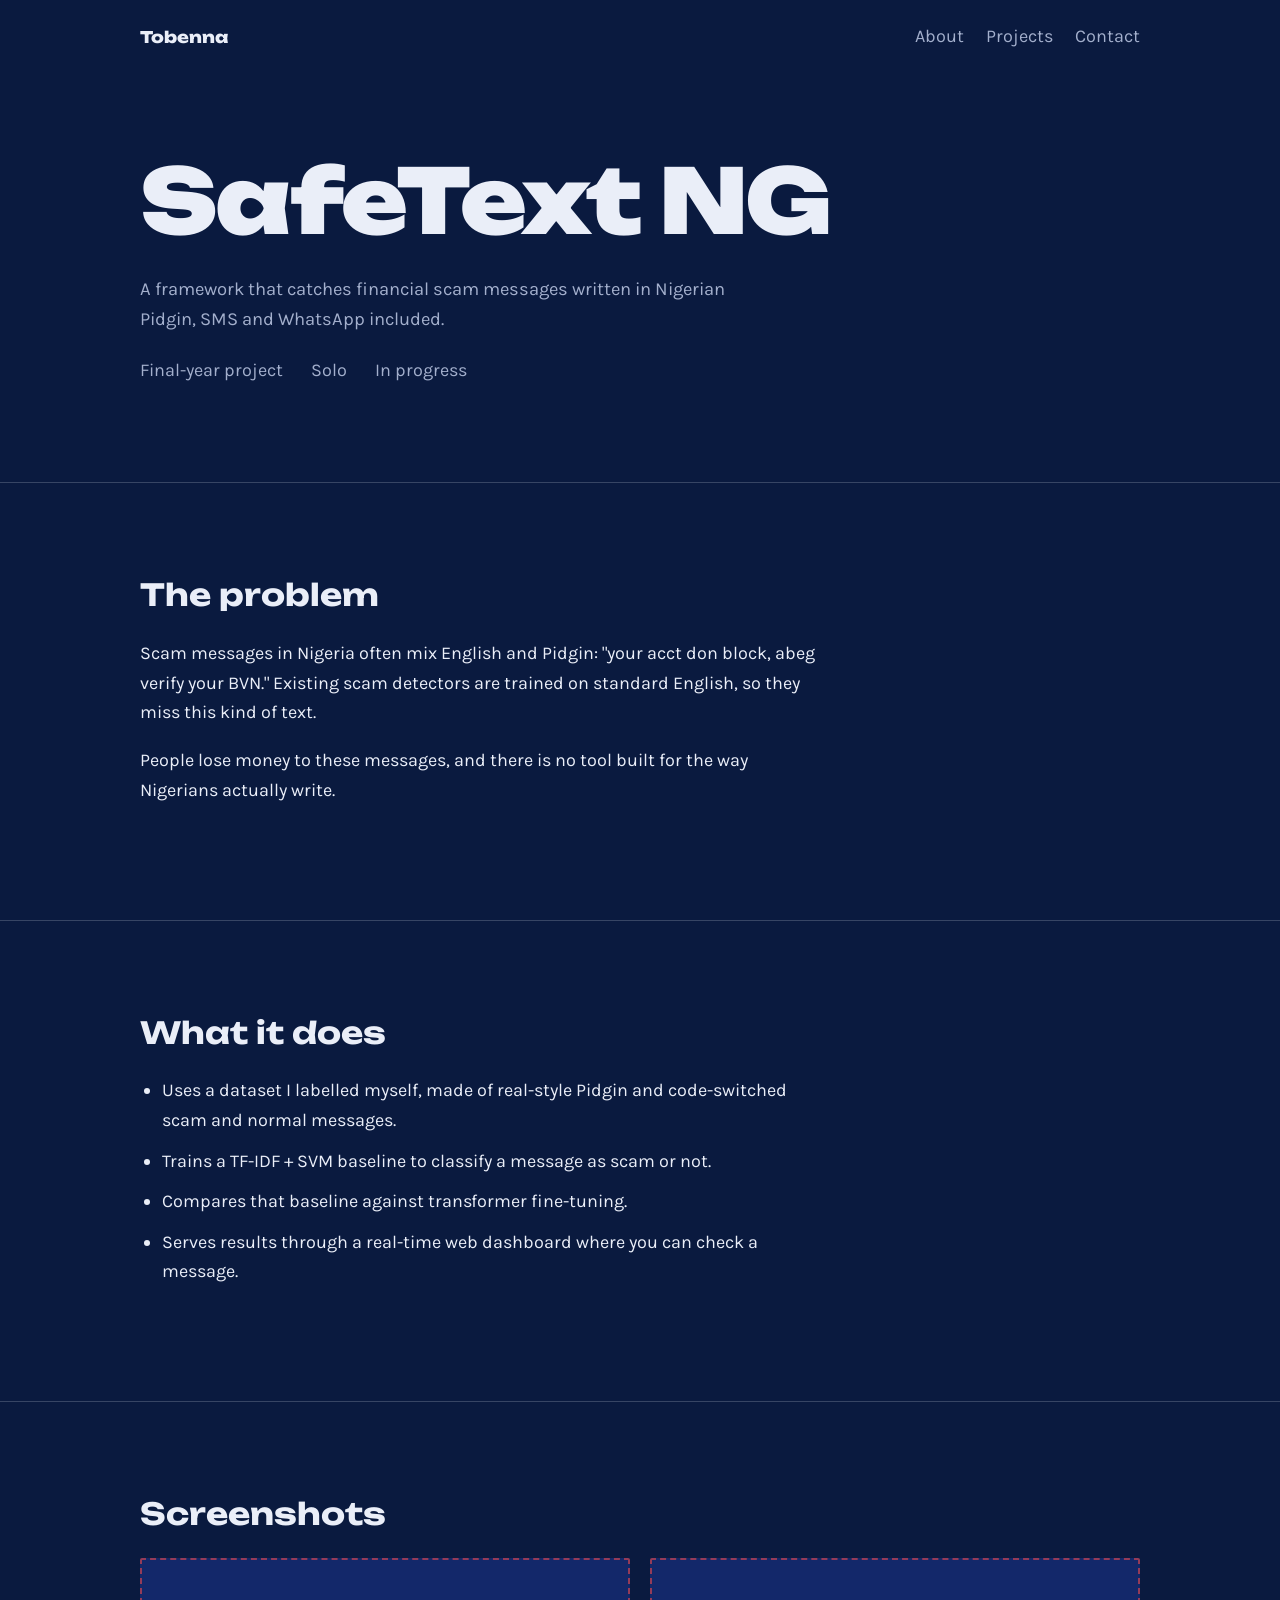
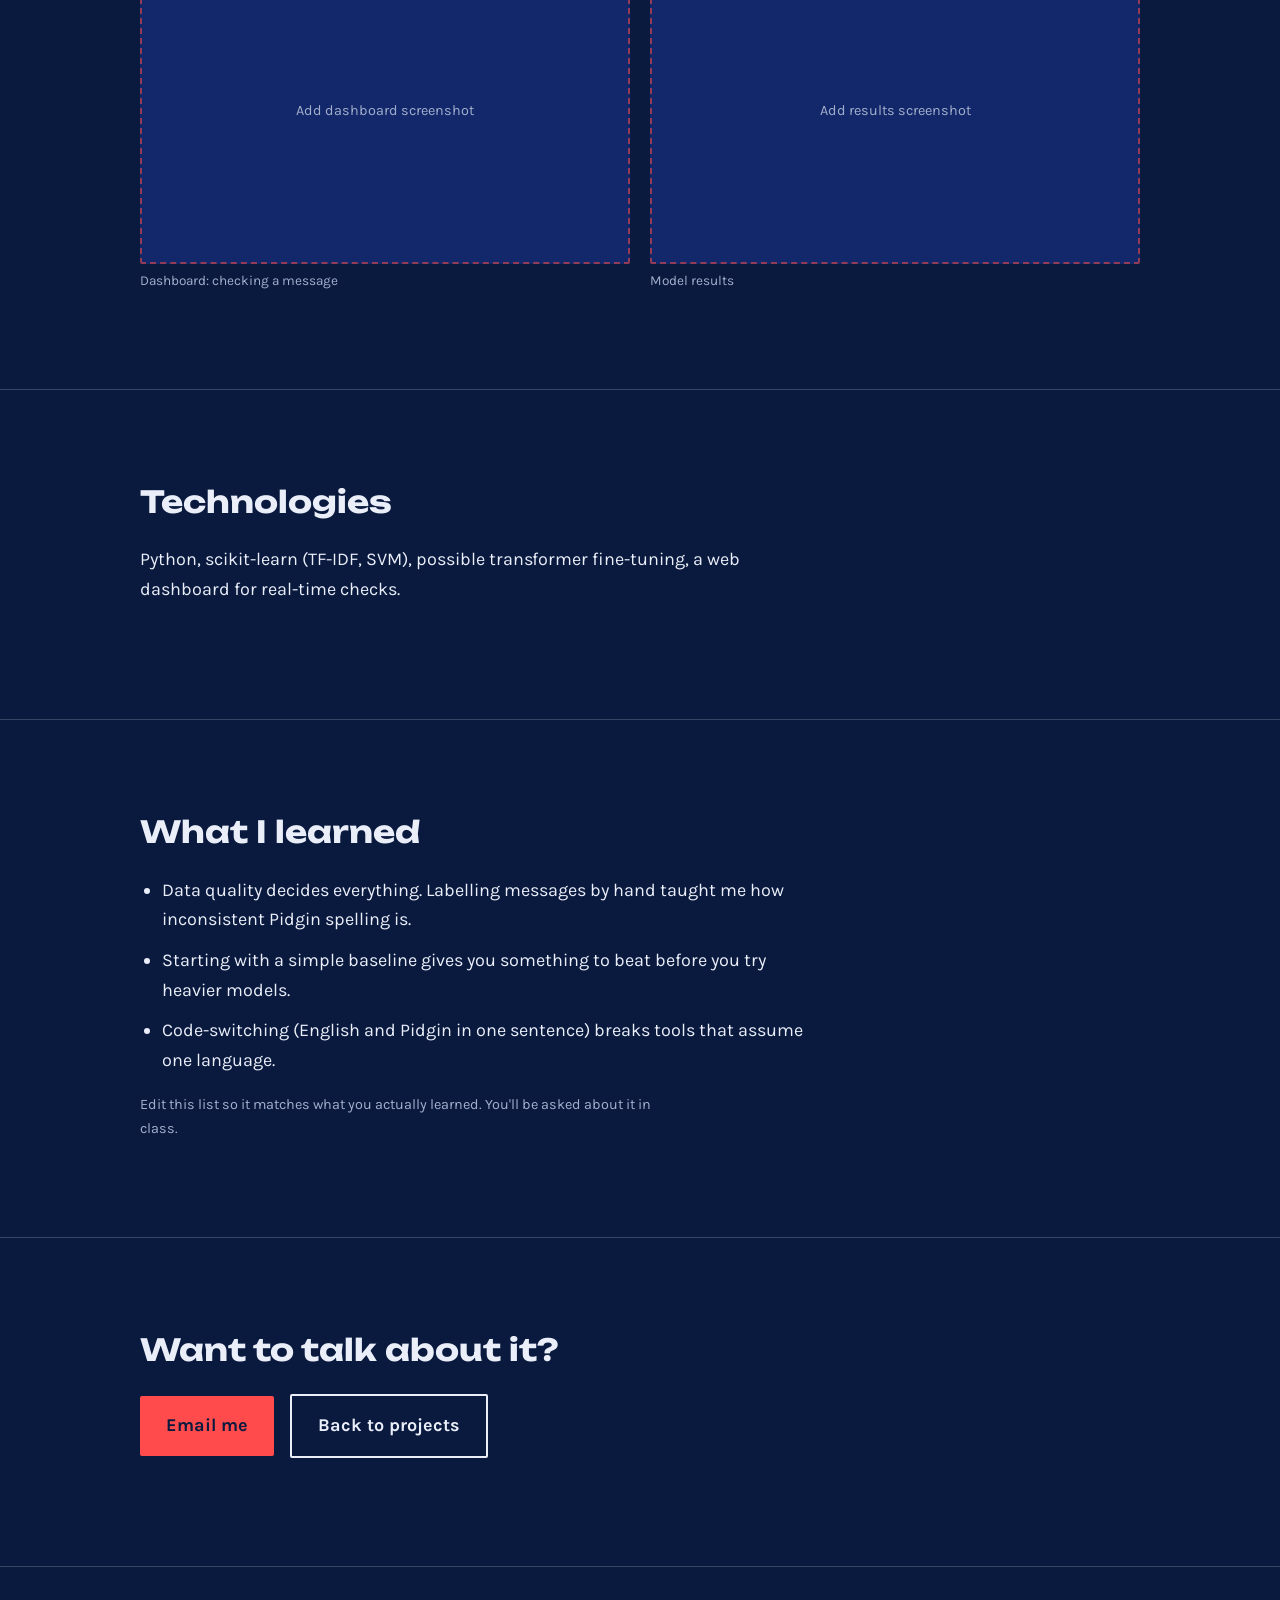
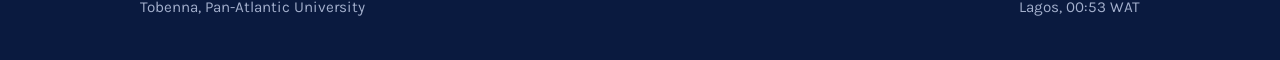
==== project.html @ 66973ca0 "Add SafeText NG project details page" ====
<!DOCTYPE html>
<html lang="en">
<head>
<meta charset="UTF-8">
<meta name="viewport" content="width=device-width, initial-scale=1">
<title>SafeText NG | Tobenna</title>
<meta name="description" content="Case study: detecting financial scam messages in Nigerian Pidgin.">
<link rel="preconnect" href="https://fonts.googleapis.com">
<link rel="preconnect" href="https://fonts.gstatic.com" crossorigin>
<link href="https://fonts.googleapis.com/css2?family=Karla:wght@400;700&family=Unbounded:wght@300;700;900&display=swap" rel="stylesheet">
<link rel="stylesheet" href="style.css">
</head>
<body>
<header>
  <div class="wrap">
    <a class="logo" href="index.html">Tobenna</a>
    <nav aria-label="Main">
      <a href="index.html#about">About</a>
      <a href="index.html#projects">Projects</a>
      <a href="index.html#contact">Contact</a>
    </nav>
  </div>
</header>

<main>
  <section class="hero">
    <div class="wrap">
      <h1>SafeText NG</h1>
      <p class="lede">A framework that catches financial scam messages written in Nigerian Pidgin, SMS and WhatsApp included.</p>
      <div class="facts">
        <span>Final-year project</span>
        <span>Solo</span>
        <span>In progress</span>
      </div>
    </div>
  </section>

  <section>
    <div class="wrap">
      <h2>The problem</h2>
      <p>Scam messages in Nigeria often mix English and Pidgin: "your acct don block, abeg verify your BVN." Existing scam detectors are trained on standard English, so they miss this kind of text.</p>
      <p>People lose money to these messages, and there is no tool built for the way Nigerians actually write.</p>
    </div>
  </section>

  <section>
    <div class="wrap">
      <h2>What it does</h2>
      <ul class="plain">
        <li>Uses a dataset I labelled myself, made of real-style Pidgin and code-switched scam and normal messages.</li>
        <li>Trains a TF-IDF + SVM baseline to classify a message as scam or not.</li>
        <li>Compares that baseline against transformer fine-tuning.</li>
        <li>Serves results through a real-time web dashboard where you can check a message.</li>
      </ul>
    </div>
  </section>

  <section>
    <div class="wrap">
      <h2>Screenshots</h2>
      <div class="shots">
        <figure>
          <div class="shot">Add dashboard screenshot<img src="assets/safetext-1.png" alt="SafeText NG dashboard checking a message" onerror="this.remove()"></div>
          <figcaption>Dashboard: checking a message</figcaption>
        </figure>
        <figure>
          <div class="shot">Add results screenshot<img src="assets/safetext-2.png" alt="SafeText NG model results" onerror="this.remove()"></div>
          <figcaption>Model results</figcaption>
        </figure>
      </div>
    </div>
  </section>

  <section>
    <div class="wrap">
      <h2>Technologies</h2>
      <p>Python, scikit-learn (TF-IDF, SVM), possible transformer fine-tuning, a web dashboard for real-time checks.</p>
    </div>
  </section>

  <section>
    <div class="wrap">
      <h2>What I learned</h2>
      <ul class="plain">
        <li>Data quality decides everything. Labelling messages by hand taught me how inconsistent Pidgin spelling is.</li>
        <li>Starting with a simple baseline gives you something to beat before you try heavier models.</li>
        <li>Code-switching (English and Pidgin in one sentence) breaks tools that assume one language.</li>
      </ul>
      <p class="note">Edit this list so it matches what you actually learned. You'll be asked about it in class.</p>
    </div>
  </section>

  <section id="contact">
    <div class="wrap">
      <h2>Want to talk about it?</h2>
      <a class="btn" href="mailto:YOUR_EMAIL@example.com">Email me</a>
      <a class="btn alt" href="index.html#projects">Back to projects</a>
    </div>
  </section>
</main>

<footer>
  <div class="wrap">
    <span>Tobenna, Pan-Atlantic University</span>
    <span>Lagos, <span id="clock"></span> WAT</span>
  </div>
</footer>
<script src="script.js"></script>
</body>
</html>
---- style.css ----
:root{--navy:#0A1A3F;--navy2:#13286A;--ink:#EAEEF8;--mute:#A3AFCC;--red:#FF4B4B;--line:rgba(234,238,248,.2)}
*{box-sizing:border-box}
html{scroll-behavior:smooth}
body{margin:0;background:var(--navy);color:var(--ink);font:18px/1.65 Karla,system-ui,sans-serif}
a{color:inherit}
:focus-visible{outline:3px solid var(--red);outline-offset:3px}
.wrap{max-width:1080px;margin:0 auto;padding:0 clamp(18px,5vw,40px)}
header .wrap{display:flex;justify-content:space-between;align-items:center;gap:16px;padding-top:22px;padding-bottom:22px}
.logo{font:800 1rem Unbounded,sans-serif;text-decoration:none}
nav{display:flex;gap:22px;flex-wrap:wrap}
nav a{text-decoration:none;color:var(--mute)}
nav a:hover{color:var(--ink);text-decoration:underline;text-decoration-color:var(--red);text-underline-offset:6px}
h1,h2,h3{font-family:Unbounded,system-ui,sans-serif;margin:0;line-height:1.05}
h1{font-weight:900;font-size:clamp(2.2rem,8.5vw,5.6rem);letter-spacing:-.03em;padding-top:clamp(28px,7vw,80px);max-width:14em}
h2{font-weight:700;font-size:clamp(1.3rem,3.4vw,1.9rem);margin-bottom:28px}
h3{font-weight:700;font-size:clamp(1.25rem,3vw,1.7rem);margin-bottom:12px}
.lede{max-width:34em;color:var(--mute);font-size:1.15rem;margin:26px 0 0}
section{border-top:1px solid var(--line);padding:clamp(44px,8vw,96px) 0}
section.hero{border:0;padding-top:0}
p{max-width:38em;margin:0 0 1em}
/* scam flagger */
.flag{margin-top:48px;border-left:4px solid var(--red);padding-left:clamp(14px,3vw,24px);max-width:46em}
.flag label{font-weight:700;display:block;margin-bottom:8px}
textarea{width:100%;background:var(--navy2);color:var(--ink);border:1px solid var(--line);border-radius:2px;padding:12px;font:inherit;resize:vertical}
.out{margin:14px 0 6px;min-height:3.4em;font-size:1.05rem}
mark{background:var(--red);color:var(--navy);padding:0 .25em;border-radius:2px;font-weight:700;transition:background .4s,color .4s}
mark.pre{background:transparent;color:inherit}
.note{font-size:.9rem;color:var(--mute);margin:8px 0 0}
/* about */
.two{display:grid;grid-template-columns:1.3fr 1fr;gap:clamp(24px,5vw,64px)}
dl{margin:0}
dt{font-weight:700;color:var(--red)}
dd{margin:0 0 16px}
/* projects */
.proj{display:grid;grid-template-columns:1fr 1fr;gap:clamp(20px,4vw,48px);padding:36px 0;border-top:1px solid var(--line);align-items:start}
.proj:first-of-type{border-top:0;padding-top:0}
.stack{color:var(--mute);font-size:.95rem}
.links a{margin-right:18px;font-weight:700;text-decoration-color:var(--red);text-underline-offset:5px}
figure{margin:0}
.shot{position:relative;aspect-ratio:16/10;background:var(--navy2);border:2px dashed rgba(255,75,75,.55);border-radius:2px;display:grid;place-items:center;text-align:center;color:var(--mute);font-size:.9rem;padding:12px;overflow:hidden}
.shot img{position:absolute;inset:0;width:100%;height:100%;object-fit:cover}
.shot+figcaption{font-size:.85rem;color:var(--mute);margin-top:6px}
/* detail page */
.facts{display:flex;flex-wrap:wrap;gap:10px 28px;color:var(--mute);margin-top:22px}
ul.plain{padding-left:1.2em;max-width:38em}
ul.plain li{margin-bottom:.6em}
.shots{display:grid;grid-template-columns:1fr 1fr;gap:20px}
/* cta */
.btn{display:inline-block;background:var(--red);color:var(--navy);padding:15px 26px;font-weight:700;text-decoration:none;border-radius:2px;margin:0 12px 12px 0}
.btn:hover{background:var(--ink)}
.btn.alt{background:transparent;color:var(--ink);border:2px solid var(--ink)}
.btn.alt:hover{border-color:var(--red);color:var(--red)}
footer{border-top:1px solid var(--line);padding:28px 0 40px;color:var(--mute);font-size:.95rem}
footer .wrap{display:flex;justify-content:space-between;flex-wrap:wrap;gap:8px}
@media(max-width:760px){.two,.proj,.shots{grid-template-columns:1fr}nav{gap:14px}}
@media(prefers-reduced-motion:reduce){*{transition:none!important;scroll-behavior:auto!important}}
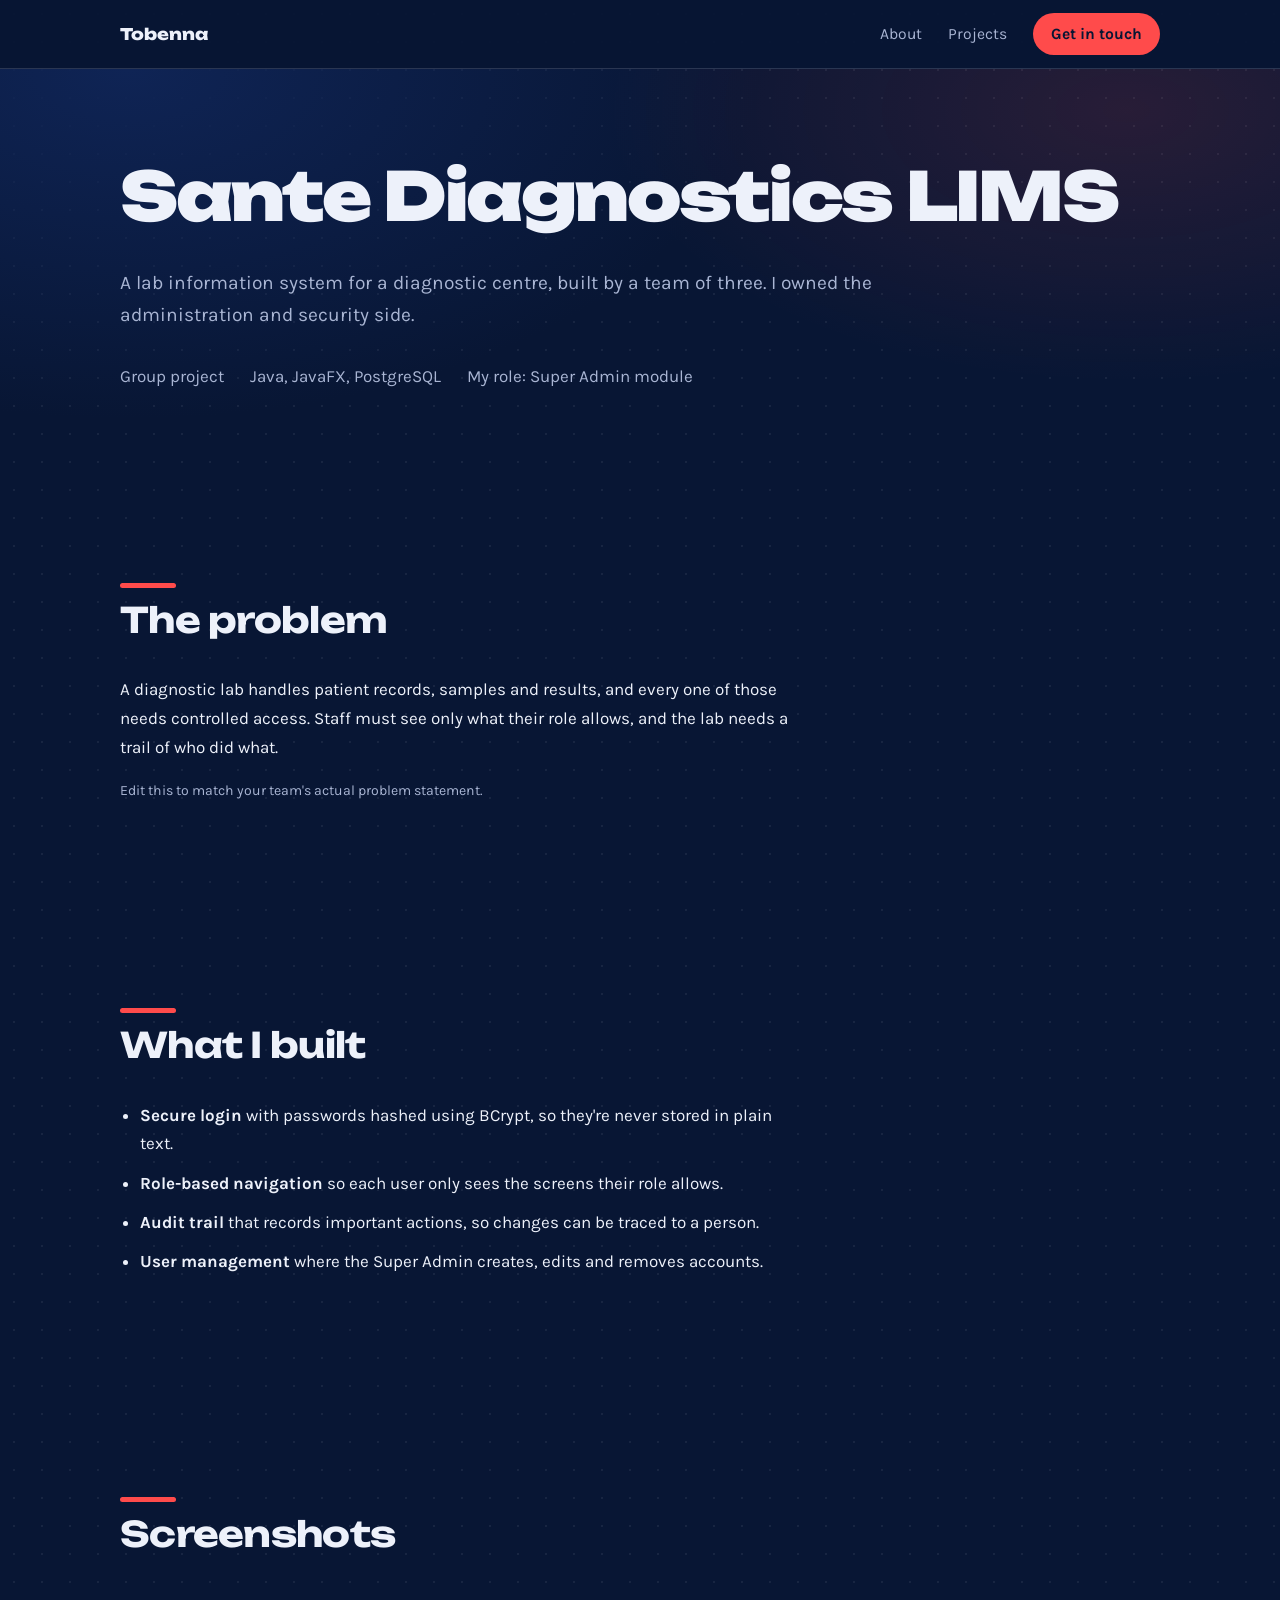
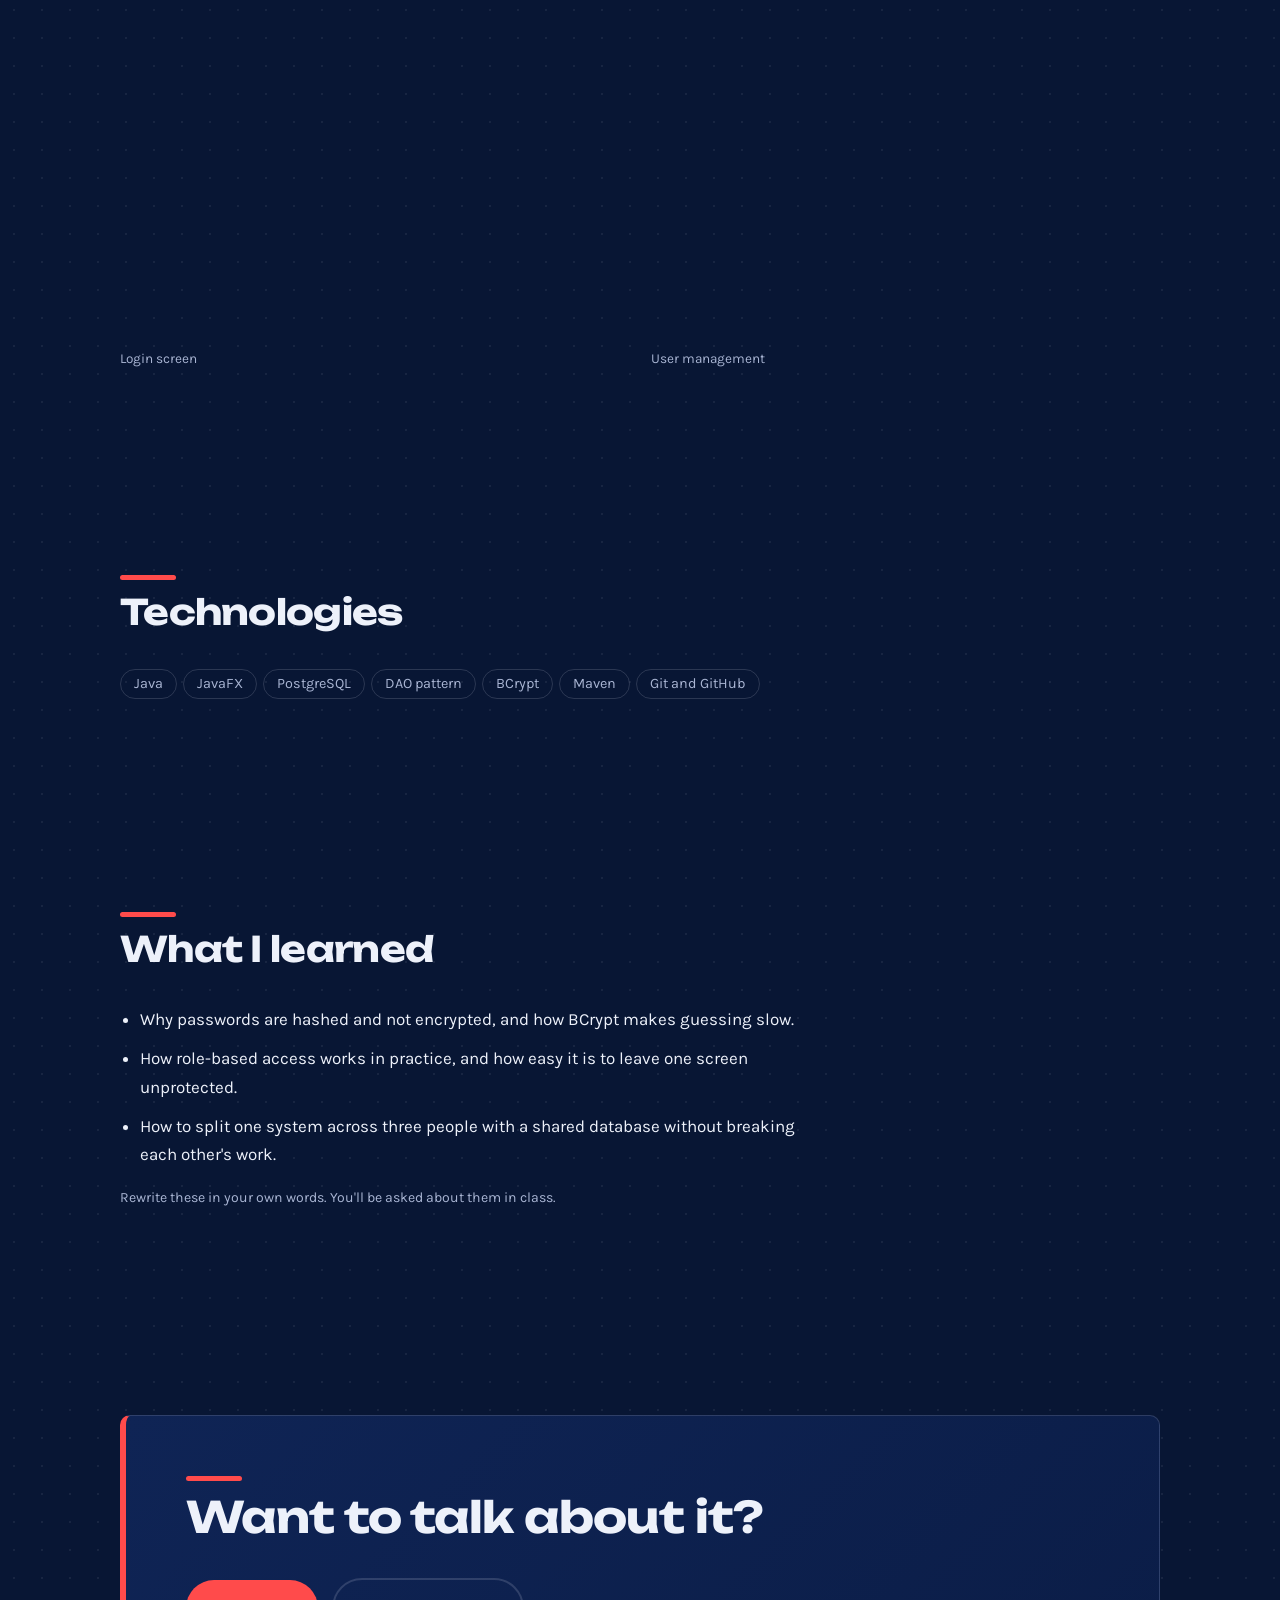
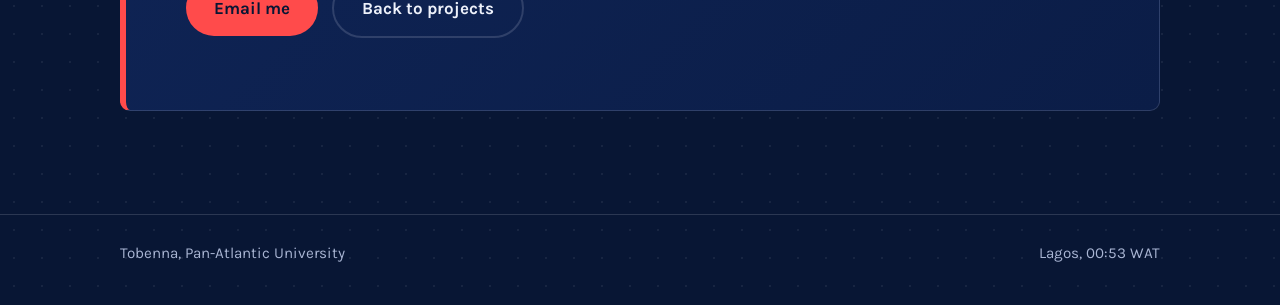
==== commit 8f790b12: "Switch case study to Sante LIMS" ====
--- a/project.html
+++ b/project.html
@@ -3,8 +3,9 @@
 <head>
 <meta charset="UTF-8">
 <meta name="viewport" content="width=device-width, initial-scale=1">
-<title>SafeText NG | Tobenna</title>
-<meta name="description" content="Case study: detecting financial scam messages in Nigerian Pidgin.">
+<title>Sante Diagnostics LIMS | Tobenna</title>
+<meta name="description" content="Case study: the Super Admin module of a lab information system.">
+<script>document.documentElement.className='js'</script>
 <link rel="preconnect" href="https://fonts.googleapis.com">
 <link rel="preconnect" href="https://fonts.gstatic.com" crossorigin>
 <link href="https://fonts.googleapis.com/css2?family=Karla:wght@400;700&family=Unbounded:wght@300;700;900&display=swap" rel="stylesheet">
@@ -17,7 +18,7 @@
     <nav aria-label="Main">
       <a href="index.html#about">About</a>
       <a href="index.html#projects">Projects</a>
-      <a href="index.html#contact">Contact</a>
+      <a class="pill" href="#contact">Get in touch</a>
     </nav>
   </div>
 </header>
@@ -25,32 +26,28 @@
 <main>
   <section class="hero">
     <div class="wrap">
-      <h1>SafeText NG</h1>
-      <p class="lede">A framework that catches financial scam messages written in Nigerian Pidgin, SMS and WhatsApp included.</p>
-      <div class="facts">
-        <span>Final-year project</span>
-        <span>Solo</span>
-        <span>In progress</span>
-      </div>
+      <h1><span class="ln"><span>Sante Diagnostics LIMS</span></span></h1>
+      <p class="lede">A lab information system for a diagnostic centre, built by a team of three. I owned the administration and security side.</p>
+      <div class="facts"><span>Group project</span><span>Java, JavaFX, PostgreSQL</span><span>My role: Super Admin module</span></div>
     </div>
   </section>
 
   <section>
     <div class="wrap">
       <h2>The problem</h2>
-      <p>Scam messages in Nigeria often mix English and Pidgin: "your acct don block, abeg verify your BVN." Existing scam detectors are trained on standard English, so they miss this kind of text.</p>
-      <p>People lose money to these messages, and there is no tool built for the way Nigerians actually write.</p>
+      <p>A diagnostic lab handles patient records, samples and results, and every one of those needs controlled access. Staff must see only what their role allows, and the lab needs a trail of who did what.</p>
+      <p class="note">Edit this to match your team's actual problem statement.</p>
     </div>
   </section>
 
   <section>
     <div class="wrap">
-      <h2>What it does</h2>
+      <h2>What I built</h2>
       <ul class="plain">
-        <li>Uses a dataset I labelled myself, made of real-style Pidgin and code-switched scam and normal messages.</li>
-        <li>Trains a TF-IDF + SVM baseline to classify a message as scam or not.</li>
-        <li>Compares that baseline against transformer fine-tuning.</li>
-        <li>Serves results through a real-time web dashboard where you can check a message.</li>
+        <li><b>Secure login</b> with passwords hashed using BCrypt, so they're never stored in plain text.</li>
+        <li><b>Role-based navigation</b> so each user only sees the screens their role allows.</li>
+        <li><b>Audit trail</b> that records important actions, so changes can be traced to a person.</li>
+        <li><b>User management</b> where the Super Admin creates, edits and removes accounts.</li>
       </ul>
     </div>
   </section>
@@ -60,12 +57,12 @@
       <h2>Screenshots</h2>
       <div class="shots">
         <figure>
-          <div class="shot">Add dashboard screenshot<img src="assets/safetext-1.png" alt="SafeText NG dashboard checking a message" onerror="this.remove()"></div>
-          <figcaption>Dashboard: checking a message</figcaption>
+          <div class="frame wipe"><div class="bar"><i></i><i></i><i></i></div><div class="shot">Add login screenshot<img src="assets/lims-1.png" alt="Login screen" onerror="this.remove()"></div></div>
+          <figcaption>Login screen</figcaption>
         </figure>
         <figure>
-          <div class="shot">Add results screenshot<img src="assets/safetext-2.png" alt="SafeText NG model results" onerror="this.remove()"></div>
-          <figcaption>Model results</figcaption>
+          <div class="frame wipe"><div class="bar"><i></i><i></i><i></i></div><div class="shot">Add user management screenshot<img src="assets/lims-2.png" alt="User management screen" onerror="this.remove()"></div></div>
+          <figcaption>User management</figcaption>
         </figure>
       </div>
     </div>
@@ -74,7 +71,7 @@
   <section>
     <div class="wrap">
       <h2>Technologies</h2>
-      <p>Python, scikit-learn (TF-IDF, SVM), possible transformer fine-tuning, a web dashboard for real-time checks.</p>
+      <span class="tag">Java</span><span class="tag">JavaFX</span><span class="tag">PostgreSQL</span><span class="tag">DAO pattern</span><span class="tag">BCrypt</span><span class="tag">Maven</span><span class="tag">Git and GitHub</span>
     </div>
   </section>
 
@@ -82,19 +79,21 @@
     <div class="wrap">
       <h2>What I learned</h2>
       <ul class="plain">
-        <li>Data quality decides everything. Labelling messages by hand taught me how inconsistent Pidgin spelling is.</li>
-        <li>Starting with a simple baseline gives you something to beat before you try heavier models.</li>
-        <li>Code-switching (English and Pidgin in one sentence) breaks tools that assume one language.</li>
+        <li>Why passwords are hashed and not encrypted, and how BCrypt makes guessing slow.</li>
+        <li>How role-based access works in practice, and how easy it is to leave one screen unprotected.</li>
+        <li>How to split one system across three people with a shared database without breaking each other's work.</li>
       </ul>
-      <p class="note">Edit this list so it matches what you actually learned. You'll be asked about it in class.</p>
+      <p class="note">Rewrite these in your own words. You'll be asked about them in class.</p>
     </div>
   </section>
 
   <section id="contact">
     <div class="wrap">
-      <h2>Want to talk about it?</h2>
-      <a class="btn" href="mailto:YOUR_EMAIL@example.com">Email me</a>
-      <a class="btn alt" href="index.html#projects">Back to projects</a>
+      <div class="cta">
+        <h2>Want to talk about it?</h2>
+        <a class="btn" href="mailto:YOUR_EMAIL@example.com">Email me</a>
+        <a class="btn alt" href="index.html#projects">Back to projects</a>
+      </div>
     </div>
   </section>
 </main>
--- a/style.css
+++ b/style.css
@@ -1,56 +1,81 @@
-:root{--navy:#0A1A3F;--navy2:#13286A;--ink:#EAEEF8;--mute:#A3AFCC;--red:#FF4B4B;--line:rgba(234,238,248,.2)}
+:root{--navy:#081634;--navy2:#0F2455;--ink:#EDF1FA;--mute:#A9B5D3;--red:#FF4B4B;--line:rgba(237,241,250,.15);--r:10px}
 *{box-sizing:border-box}
-html{scroll-behavior:smooth}
-body{margin:0;background:var(--navy);color:var(--ink);font:18px/1.65 Karla,system-ui,sans-serif}
+html{scroll-behavior:smooth;scroll-padding-top:84px}
+body{margin:0;color:var(--ink);font:17px/1.7 Karla,system-ui,sans-serif;background-color:var(--navy);background-image:radial-gradient(rgba(237,241,250,.07) 1px,transparent 1px);background-size:28px 28px}
 a{color:inherit}
 :focus-visible{outline:3px solid var(--red);outline-offset:3px}
-.wrap{max-width:1080px;margin:0 auto;padding:0 clamp(18px,5vw,40px)}
-header .wrap{display:flex;justify-content:space-between;align-items:center;gap:16px;padding-top:22px;padding-bottom:22px}
+.wrap{max-width:1120px;margin:0 auto;padding:0 clamp(18px,5vw,40px)}
+header{position:sticky;top:0;z-index:5;background:rgba(8,22,52,.95);border-bottom:1px solid var(--line);transition:box-shadow .3s}
+header.scrolled{box-shadow:0 8px 24px rgba(0,0,0,.35)}
+header .wrap{display:flex;justify-content:space-between;align-items:center;gap:16px;height:68px}
 .logo{font:800 1rem Unbounded,sans-serif;text-decoration:none}
-nav{display:flex;gap:22px;flex-wrap:wrap}
-nav a{text-decoration:none;color:var(--mute)}
-nav a:hover{color:var(--ink);text-decoration:underline;text-decoration-color:var(--red);text-underline-offset:6px}
-h1,h2,h3{font-family:Unbounded,system-ui,sans-serif;margin:0;line-height:1.05}
-h1{font-weight:900;font-size:clamp(2.2rem,8.5vw,5.6rem);letter-spacing:-.03em;padding-top:clamp(28px,7vw,80px);max-width:14em}
-h2{font-weight:700;font-size:clamp(1.3rem,3.4vw,1.9rem);margin-bottom:28px}
-h3{font-weight:700;font-size:clamp(1.25rem,3vw,1.7rem);margin-bottom:12px}
-.lede{max-width:34em;color:var(--mute);font-size:1.15rem;margin:26px 0 0}
-section{border-top:1px solid var(--line);padding:clamp(44px,8vw,96px) 0}
-section.hero{border:0;padding-top:0}
-p{max-width:38em;margin:0 0 1em}
-/* scam flagger */
-.flag{margin-top:48px;border-left:4px solid var(--red);padding-left:clamp(14px,3vw,24px);max-width:46em}
-.flag label{font-weight:700;display:block;margin-bottom:8px}
-textarea{width:100%;background:var(--navy2);color:var(--ink);border:1px solid var(--line);border-radius:2px;padding:12px;font:inherit;resize:vertical}
-.out{margin:14px 0 6px;min-height:3.4em;font-size:1.05rem}
-mark{background:var(--red);color:var(--navy);padding:0 .25em;border-radius:2px;font-weight:700;transition:background .4s,color .4s}
+nav{display:flex;align-items:center;gap:26px}
+nav a{text-decoration:none;color:var(--mute);font-size:.98rem}
+nav a:hover{color:var(--ink)}
+nav a.pill{background:var(--red);color:var(--navy);font-weight:700;padding:8px 18px;border-radius:999px}
+nav a.pill:hover{background:var(--ink)}
+h1,h2,h3{font-family:Unbounded,system-ui,sans-serif;margin:0;line-height:1.1}
+h1{font-weight:900;font-size:clamp(2.2rem,5.6vw,4.2rem);letter-spacing:-.035em}
+.ln{display:block;overflow:hidden;padding-bottom:.12em}
+.ln>span{display:block;transform:translateY(110%);animation:rise .9s cubic-bezier(.2,.7,.2,1) forwards}
+.ln:nth-child(2)>span{animation-delay:.14s}.ln:nth-child(3)>span{animation-delay:.28s}
+@keyframes rise{to{transform:none}}
+h2{font-weight:700;font-size:clamp(1.5rem,3.2vw,2.2rem);margin-bottom:36px;padding-top:18px;position:relative;letter-spacing:-.02em}
+h2::before{content:"";position:absolute;top:0;left:0;width:56px;height:5px;background:var(--red);border-radius:3px}
+h3{font-weight:700;font-size:1.35rem;margin-bottom:10px}
+p{margin:0 0 1em;max-width:40em}
+section{padding:clamp(56px,8vw,104px) 0}
+.tint{background:rgba(15,36,85,.55);border-block:1px solid var(--line)}
+.hero{padding:clamp(44px,7vw,100px) 0;background:radial-gradient(800px 420px at 88% 10%,rgba(255,75,75,.13),transparent 65%),radial-gradient(900px 500px at 10% 0,var(--navy2),transparent 70%)}
+.hero-grid{display:grid;grid-template-columns:1.1fr .9fr;gap:clamp(28px,5vw,64px);align-items:center}
+.lede{color:var(--mute);font-size:1.2rem;margin:26px 0 30px}
+.btn{display:inline-block;background:var(--red);color:var(--navy);padding:14px 28px;font-weight:700;text-decoration:none;border-radius:999px;margin:0 10px 12px 0;transition:transform .2s,background .2s,box-shadow .2s}
+.btn:hover{background:var(--ink);transform:translateY(-2px);box-shadow:0 10px 24px rgba(255,75,75,.25)}
+.btn.alt{background:transparent;color:var(--ink);border:2px solid var(--line)}
+.btn.alt:hover{border-color:var(--red);color:var(--red);background:transparent;box-shadow:none}
+.panel{background:var(--navy2);border:1px solid var(--line);border-top:4px solid var(--red);border-radius:var(--r);padding:26px;box-shadow:0 24px 60px rgba(0,0,0,.35)}
+.panel label{font-weight:700;display:block;margin-bottom:10px}
+textarea{width:100%;background:var(--navy);color:var(--ink);border:1px solid var(--line);border-radius:6px;padding:12px;font:inherit;resize:vertical}
+.out{margin:14px 0 6px;min-height:3.4em}
+mark{background:var(--red);color:var(--navy);padding:0 .25em;border-radius:3px;font-weight:700;transition:background .4s,color .4s}
 mark.pre{background:transparent;color:inherit}
-.note{font-size:.9rem;color:var(--mute);margin:8px 0 0}
-/* about */
-.two{display:grid;grid-template-columns:1.3fr 1fr;gap:clamp(24px,5vw,64px)}
-dl{margin:0}
-dt{font-weight:700;color:var(--red)}
-dd{margin:0 0 16px}
-/* projects */
-.proj{display:grid;grid-template-columns:1fr 1fr;gap:clamp(20px,4vw,48px);padding:36px 0;border-top:1px solid var(--line);align-items:start}
-.proj:first-of-type{border-top:0;padding-top:0}
-.stack{color:var(--mute);font-size:.95rem}
-.links a{margin-right:18px;font-weight:700;text-decoration-color:var(--red);text-underline-offset:5px}
+.note{font-size:.88rem;color:var(--mute);margin:6px 0 0}
+.marq{overflow:hidden;border-block:1px solid var(--line);background:rgba(15,36,85,.6);padding:18px 0}
+.track{display:flex;gap:56px;width:max-content;animation:slide 32s linear infinite}
+.marq:hover .track{animation-play-state:paused}
+.track span{font:700 .95rem Unbounded,sans-serif;color:var(--mute);white-space:nowrap}
+@keyframes slide{to{transform:translateX(-50%)}}
+.two{display:grid;grid-template-columns:1.2fr 1fr;gap:clamp(24px,5vw,64px)}
+.exp{border-left:3px solid var(--red);padding:2px 0 2px 18px;margin-bottom:22px}
+.exp b{display:block}
+.exp span{color:var(--mute);font-size:.95rem}
+.groups{display:grid;grid-template-columns:repeat(3,1fr);gap:28px;margin-top:40px}
+.groups h3{font-size:1rem;color:var(--red);font-family:Karla,sans-serif}
+.tag{display:inline-block;border:1px solid var(--line);border-radius:999px;padding:2px 13px;margin:0 6px 8px 0;font-size:.9rem;color:var(--mute)}
+.proj{position:relative;overflow:hidden;display:grid;grid-template-columns:1fr 1fr;gap:clamp(20px,4vw,44px);align-items:center;background:var(--navy2);border:1px solid var(--line);border-radius:var(--r);padding:clamp(18px,3vw,32px);margin-bottom:28px;transition:transform .25s,border-color .25s}
+.proj::before{content:"";position:absolute;inset:0;background:radial-gradient(420px circle at var(--x,50%) var(--y,50%),rgba(255,75,75,.15),transparent 60%);opacity:0;transition:opacity .3s;pointer-events:none}
+.proj:hover{transform:translateY(-4px);border-color:var(--red)}
+.proj:hover::before{opacity:1}
+.proj>*{position:relative}
+.proj:nth-of-type(even) .frame{order:-1}
+.links a{margin-right:20px;font-weight:700;text-decoration-color:var(--red);text-underline-offset:5px}
+.frame{border:1px solid var(--line);border-radius:var(--r);overflow:hidden;background:var(--navy);box-shadow:0 14px 34px rgba(0,0,0,.3)}
+.bar{display:flex;gap:6px;padding:10px 12px;border-bottom:1px solid var(--line)}
+.bar i{width:9px;height:9px;border-radius:50%;background:var(--line)}
+.bar i:first-child{background:var(--red)}
+.shot{position:relative;aspect-ratio:16/10;display:grid;place-items:center;text-align:center;color:var(--mute);font-size:.9rem;padding:12px}
+.shot img{position:absolute;inset:0;width:100%;height:100%;object-fit:cover}
+.js .wipe{clip-path:inset(0 100% 0 0);transition:clip-path 1.1s cubic-bezier(.6,0,.2,1)}
+.js .wipe.in{clip-path:inset(0)}
+.facts{display:flex;flex-wrap:wrap;gap:8px 26px;color:var(--mute);margin-top:20px}
+ul.plain{padding-left:1.2em;max-width:40em}
+ul.plain li{margin-bottom:.6em}
+.shots{display:grid;grid-template-columns:1fr 1fr;gap:22px}
+figcaption{font-size:.85rem;color:var(--mute);margin-top:8px}
 figure{margin:0}
-.shot{position:relative;aspect-ratio:16/10;background:var(--navy2);border:2px dashed rgba(255,75,75,.55);border-radius:2px;display:grid;place-items:center;text-align:center;color:var(--mute);font-size:.9rem;padding:12px;overflow:hidden}
-.shot img{position:absolute;inset:0;width:100%;height:100%;object-fit:cover}
-.shot+figcaption{font-size:.85rem;color:var(--mute);margin-top:6px}
-/* detail page */
-.facts{display:flex;flex-wrap:wrap;gap:10px 28px;color:var(--mute);margin-top:22px}
-ul.plain{padding-left:1.2em;max-width:38em}
-ul.plain li{margin-bottom:.6em}
-.shots{display:grid;grid-template-columns:1fr 1fr;gap:20px}
-/* cta */
-.btn{display:inline-block;background:var(--red);color:var(--navy);padding:15px 26px;font-weight:700;text-decoration:none;border-radius:2px;margin:0 12px 12px 0}
-.btn:hover{background:var(--ink)}
-.btn.alt{background:transparent;color:var(--ink);border:2px solid var(--ink)}
-.btn.alt:hover{border-color:var(--red);color:var(--red)}
-footer{border-top:1px solid var(--line);padding:28px 0 40px;color:var(--mute);font-size:.95rem}
+.cta{background:linear-gradient(135deg,var(--navy2),#0b1d47);border:1px solid var(--line);border-left:6px solid var(--red);border-radius:var(--r);padding:clamp(30px,5vw,60px)}
+.cta h2{font-size:clamp(1.7rem,4vw,2.7rem)}
+footer{border-top:1px solid var(--line);padding:26px 0 38px;color:var(--mute);font-size:.95rem}
 footer .wrap{display:flex;justify-content:space-between;flex-wrap:wrap;gap:8px}
-@media(max-width:760px){.two,.proj,.shots{grid-template-columns:1fr}nav{gap:14px}}
-@media(prefers-reduced-motion:reduce){*{transition:none!important;scroll-behavior:auto!important}}
+@media(max-width:820px){.hero-grid,.two,.proj,.shots,.groups{grid-template-columns:1fr}.proj:nth-of-type(even) .frame{order:0}nav{gap:14px}nav a:not(.pill){display:none}}
+@media(prefers-reduced-motion:reduce){*{transition:none!important;animation:none!important;scroll-behavior:auto!important}.ln>span{transform:none}.js .wipe{clip-path:none}.track{flex-wrap:wrap;width:auto;padding:0 20px}}
